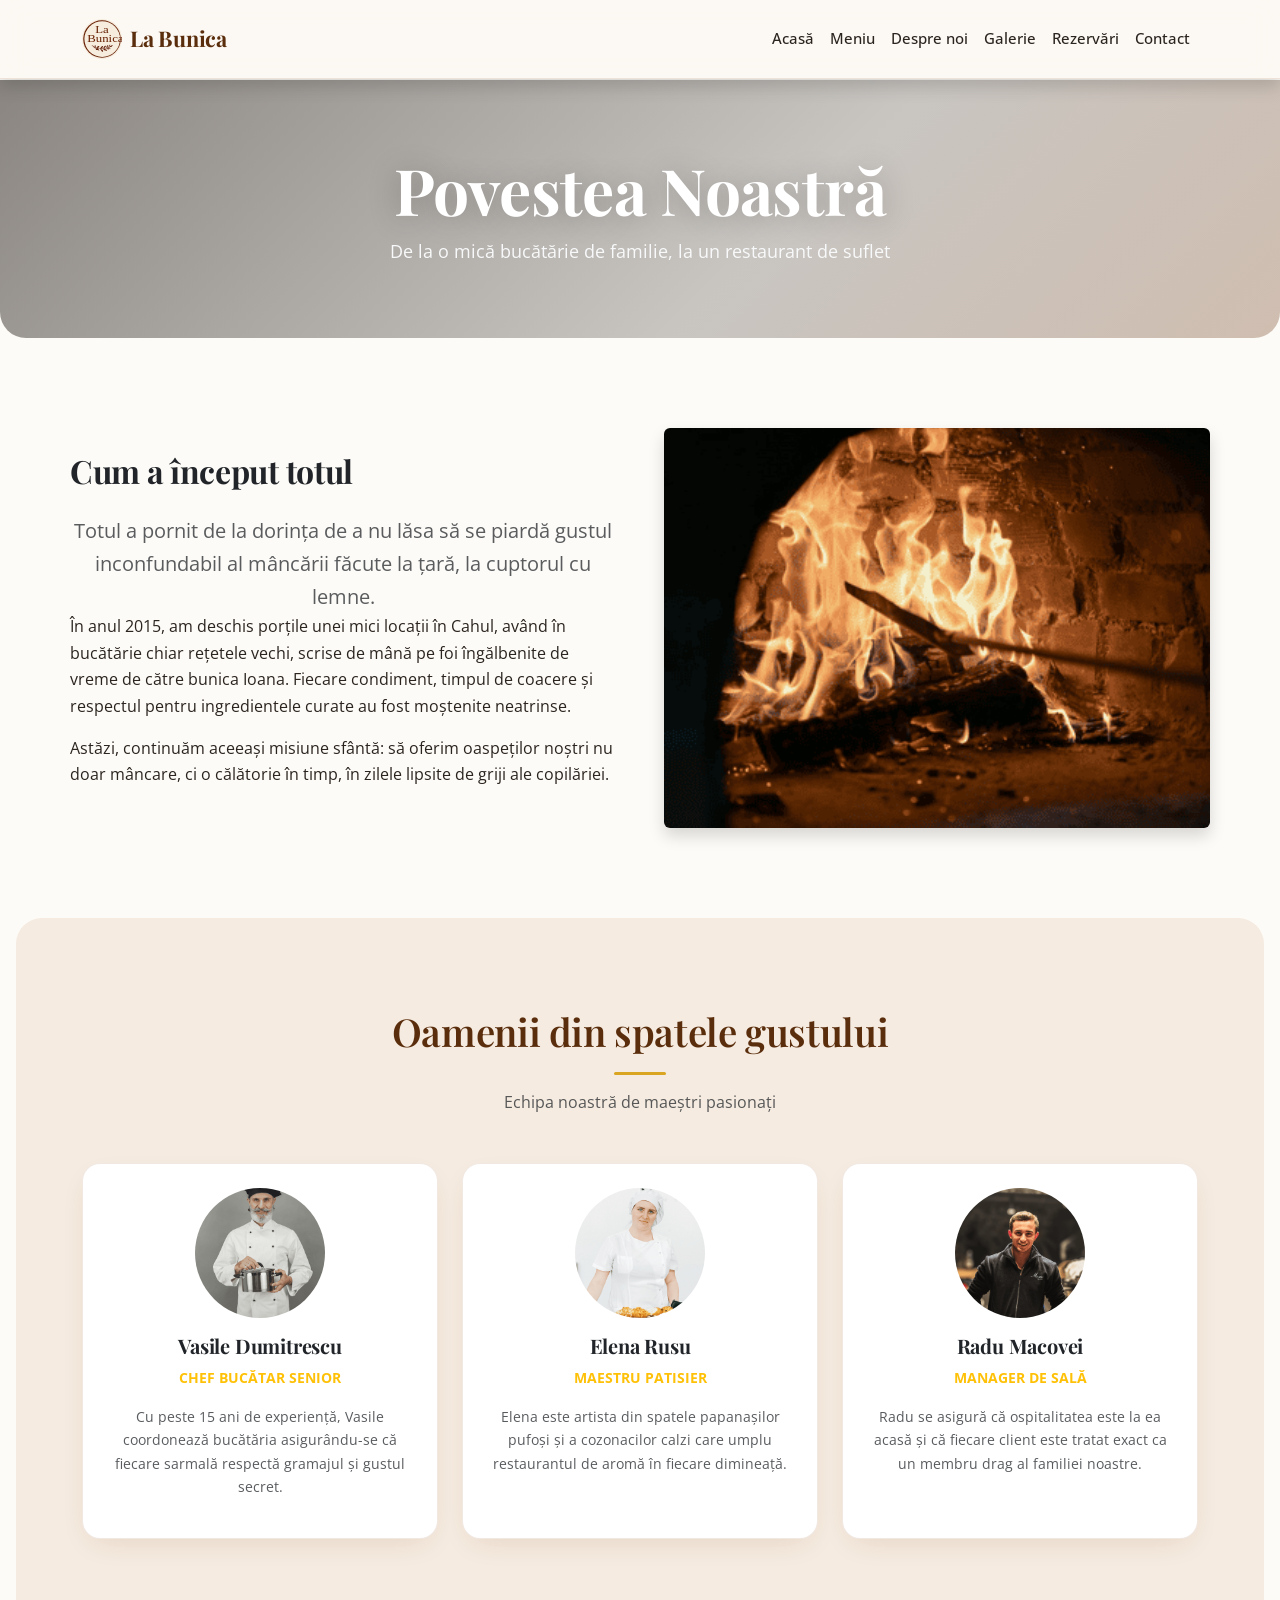
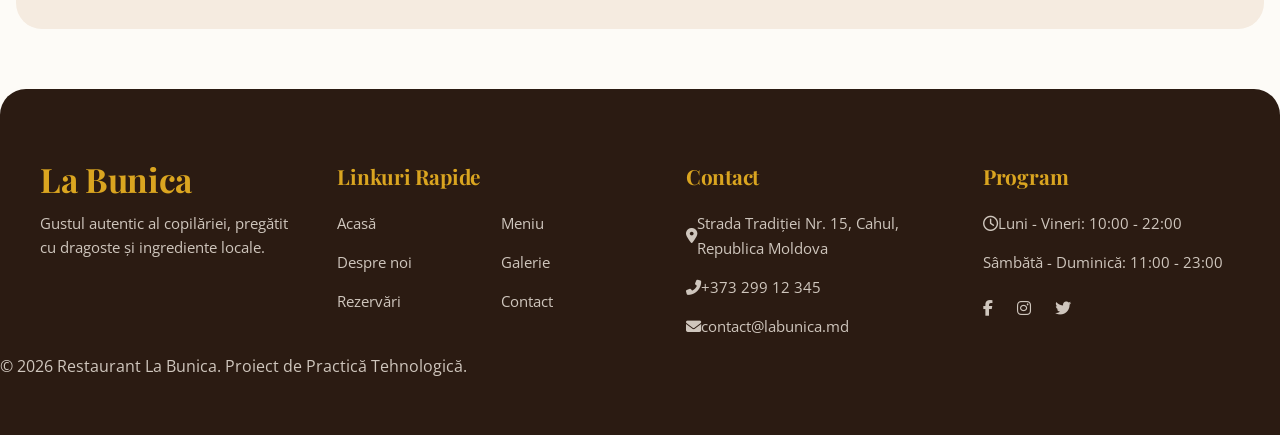
==== about.html @ 364bcf33 "terminat trei pagini pana azi (index,menu,about)" ====
<!DOCTYPE html>
<html lang="ro">
<head>
    <meta charset="UTF-8">
    <meta name="viewport" content="width=device-width, initial-scale=1.0">
    <title>Povestea Noastră - Restaurant La Bunica</title>
    <meta name="description" content="Află cum a luat naștere Restaurantul La Bunica din Cahul, valorile familiei noastre și echipa de bucătari destoinici.">
    <link href="https://cdn.jsdelivr.net/npm/bootstrap@5.3.0/dist/css/bootstrap.min.css" rel="stylesheet">
    <link href="https://cdnjs.cloudflare.com/ajax/libs/font-awesome/6.4.0/css/all.min.css" rel="stylesheet">
    <link rel="stylesheet" href="css/style.css">
    <link rel="icon" type="img/png" href="img/logo32.svg">
</head>
<body>

<header>
        <nav class="navbar navbar-expand-lg navbar-dark fixed-top shadow">
            <div class="container">
                <a class="navbar-brand d-flex align-items-center" href="index.html">
                    <img src="img/logo64.svg" alt="Logo La Bunica" class="navbar-logo me-2">
                    <span class="fw-bold">La Bunica</span>
                </a>
                <button class="navbar-toggler" type="button" data-bs-toggle="collapse" data-bs-target="#mainNavbar"
                    aria-controls="mainNavbar" aria-expanded="false" aria-label="Toggle navigation">
                    <span class="navbar-toggler-icon"></span>
                </button>
                <div class="collapse navbar-collapse" id="mainNavbar">
                    <ul class="navbar-nav ms-auto mb-2 mb-lg-0">
                        <li class="nav-item"><a class="nav-link" href="index.html">Acasă</a></li>
                        <li class="nav-item"><a class="nav-link" href="menu.html">Meniu</a></li>
                        <li class="nav-item"><a class="nav-link" href="about.html">Despre noi</a></li>
                        <li class="nav-item"><a class="nav-link" href="gallery.html">Galerie</a></li>
                        <li class="nav-item"><a class="nav-link" href="reservations.html">Rezervări</a></li>
                        <li class="nav-item"><a class="nav-link" href="contact.html">Contact</a></li>
                    </ul>
                </div>
            </div>
        </nav>
    </header>

    <main>
        <section class="hero-bg py-5 text-center text-white">
            <div class="container py-4">
                <h1 class="display-4 fw-bold">Povestea Noastră</h1>
                <p class="lead text-light">De la o mică bucătărie de familie, la un restaurant de suflet</p>
            </div>
        </section>

        <section class="section-padding container">
            <div class="row align-items-center g-5">
                <div class="col-lg-6">
                    <h2 class="text-dark fw-bold mb-4">Cum a început totul</h2>
                    <p class="lead text-muted">Totul a pornit de la dorința de a nu lăsa să se piardă gustul inconfundabil al mâncării făcute la țară, la cuptorul cu lemne.</p>
                    <p>În anul 2015, am deschis porțile unei mici locații în Cahul, având în bucătărie chiar rețetele vechi, scrise de mână pe foi îngălbenite de vreme de către bunica Ioana. Fiecare condiment, timpul de coacere și respectul pentru ingredientele curate au fost moștenite neatrinse.</p>
                    <p>Astăzi, continuăm aceeași misiune sfântă: să oferim oaspeților noștri nu doar mâncare, ci o călătorie în timp, în zilele lipsite de griji ale copilăriei.</p>
                </div>
                <div class="col-lg-6">
                    <img src="img/interior/cuptor.png" class="img-fluid rounded shadow w-100 fallback-img" alt="Cuptorul nostru tradițional de pâine" style="max-height: 400px; object-fit: cover;">
                </div>
            </div>
        </section>

        <section class="section-padding bg-cream-dark text-center">
            <div class="container">
                <h2 class="section-title">Oamenii din spatele gustului</h2>
                <p class="text-muted mb-5">Echipa noastră de maeștri pasionați</p>
                
                <div class="row g-4">
                    <div class="col-md-4">
                        <div class="card custom-card p-4 h-100">
                            <img src="img/team/chef.png" class="rounded-circle mx-auto mb-3 fallback-img" alt="Chef Vasile" style="width: 130px; height: 130px; object-fit: cover;">
                            <h3 class="h5 fw-bold">Vasile Dumitrescu</h3>
                            <p class="text-warning small text-uppercase fw-bold">Chef Bucătar Senior</p>
                            <p class="text-muted small">Cu peste 15 ani de experiență, Vasile coordonează bucătăria asigurându-se că fiecare sarmală respectă gramajul și gustul secret.</p>
                        </div>
                    </div>
                    <div class="col-md-4">
                        <div class="card custom-card p-4 h-100">
                            <img src="img/team/patisier.png" class="rounded-circle mx-auto mb-3 fallback-img" alt="Elena Patisier" style="width: 130px; height: 130px; object-fit: cover;">
                            <h3 class="h5 fw-bold">Elena Rusu</h3>
                            <p class="text-warning small text-uppercase fw-bold">Maestru Patisier</p>
                            <p class="text-muted small">Elena este artista din spatele papanașilor pufoși și a cozonacilor calzi care umplu restaurantul de aromă în fiecare dimineață.</p>
                        </div>
                    </div>
                    <div class="col-md-4">
                        <div class="card custom-card p-4 h-100">
                            <img src="img/team/manager.png" class="rounded-circle mx-auto mb-3 fallback-img" alt="Manager Proiect" style="width: 130px; height: 130px; object-fit: cover;">
                            <h3 class="h5 fw-bold">Radu Macovei</h3>
                            <p class="text-warning small text-uppercase fw-bold">Manager de Sală</p>
                            <p class="text-muted small">Radu se asigură că ospitalitatea este la ea acasă și că fiecare client este tratat exact ca un membru drag al familiei noastre.</p>
                        </div>
                    </div>
                </div>
            </div>
        </section>
    </main>

    <footer class="footer">
        <div class="footer-container">
            <div class="footer-section brand-info">
                <h2>La Bunica</h2>
                <p>Gustul autentic al copilăriei, pregătit cu dragoste și ingrediente locale.</p>
            </div>

            <div class="footer-section quick-links">
                <h3>Linkuri Rapide</h3>
                <ul>
                    <li><a href="index.html">Acasă</a></li>
                    <li><a href="menu.html">Meniu</a></li>
                    <li><a href="about.html">Despre noi</a></li>
                    <li><a href="gallery.html">Galerie</a></li>
                    <li><a href="reservations.html">Rezervări</a></li>
                    <li><a href="contact.html">Contact</a></li>
                </ul>
            </div>

            <div class="footer-section contact-info">
                <h3>Contact</h3>
                <ul>
                    <li>
                        <i class="fas fa-map-marker-alt"></i>
                        <span>Strada Tradiției Nr. 15, Cahul,<br> Republica Moldova</span>
                    </li>
                    <li>
                        <i class="fas fa-phone-alt"></i>
                        <a href="tel:+37329912345">+373 299 12 345</a>
                    </li>
                    <li>
                        <i class="fas fa-envelope"></i>
                        <a href="mailto:contact@labunica.md">contact@labunica.md</a>
                    </li>
                </ul>
            </div>

            <div class="footer-section schedule">
                <h3>Program</h3>
                <ul>
                    <li>
                        <i class="far fa-clock"></i>
                        <span>Luni - Vineri: 10:00 - 22:00</span>
                    </li>
                    <li>
                        <span>Sâmbătă - Duminică: 11:00 - 23:00</span>
                    </li>
                </ul>
                <div class="social-icons">
                    <a href="#"><i class="fab fa-facebook-f"></i></a>
                    <a href="#"><i class="fab fa-instagram"></i></a>
                    <a href="#"><i class="fab fa-twitter"></i></a>
                </div>
            </div>
        </div>
        <p>&copy; 2026 Restaurant La Bunica. Proiect de Practică Tehnologică.</p>
    </footer>

    <script src="https://cdn.jsdelivr.net/npm/bootstrap@5.3.0/dist/js/bootstrap.bundle.min.js"></script>
    <script src="js/main.js"></script>
</body>
</html>
---- css/style.css ----
/* ==========================================================================
   1. IMPORT FONTURI (GOOGLE FONTS - Conform specificațiilor)
   ========================================================================== */
@import url('https://fonts.googleapis.com/css2?family=Open+Sans:ital,wght@0,300..800;1,300..800&family=Playfair+Display:ital,wght@0,400..900;1,400..900&display=swap');

/* ==========================================================================
   2. VARIABILE ȘI SETĂRI DE BAZĂ (Paletă de culori cerută)
   ========================================================================== */
:root {
  --primary-brown: #8b4513;        /* Maro cald principal */
  --primary-brown-deep: #5a2d0c;   /* Maro închis pentru elemente de contrast */
  --custom-gold: #daa520;          /* Accent: Auriu stabilit */
  --light-cream: #fdfbf7;          /* Neutru crem deschis */
  --dark-cream: #f5ebe0;           /* Neutru crem închis */
  --ink: #2b241f;
  --muted: #6b6258;
  --line: rgba(139, 69, 19, 0.12);
  --shadow-soft: 0 10px 30px -12px rgba(139, 69, 19, 0.18);
  --shadow-lift: 0 22px 50px -20px rgba(139, 69, 19, 0.28);
  --radius: 18px;
  --radius-lg: 26px;
  --transition-smooth: all 0.35s cubic-bezier(0.22, 1, 0.36, 1);
}

html { 
  scroll-behavior: smooth; 
}

body {
  font-family: "Open Sans", system-ui, -apple-system, sans-serif;
  background-color: var(--light-cream);
  color: var(--ink);
  padding-top: 80px;
  -webkit-font-smoothing: antialiased;
  line-height: 1.65;
}

h1, h2, h3, h4, .navbar-brand span, .footer-section h2, .footer-section h3 {
  font-family: "Playfair Display", Georgia, serif;
  letter-spacing: -0.01em;
}

.lead { font-weight: 400; color: var(--muted); }
body .text-muted { color: var(--muted); }

/* ---------- Navigație (Fixed top, active state) ---------- */
body .navbar {
  background-color: rgba(251, 248, 243, 0.78);
  backdrop-filter: saturate(160%) blur(14px);
  -webkit-backdrop-filter: saturate(160%) blur(14px);
  border-bottom: 1px solid var(--line);
  padding: 14px 0;
  transition: var(--transition-smooth);
}
body .navbar-brand { color: var(--primary-brown-deep); font-size: 1.35rem; }
.navbar-logo { height: 40px; width: auto; }

body .navbar-nav .nav-link,
body .navbar .nav-link {
  color: var(--ink);
  font-weight: 500;
  font-size: 0.95rem;
  padding: 8px 14px;
  border-radius: 999px;
  transition: var(--transition-smooth);
}
body .navbar .nav-link:hover { color: var(--primary-brown); background: rgba(122, 74, 43, 0.06); }
body .navbar .nav-link.active {
  color: var(--primary-brown-deep);
  background: rgba(201, 162, 90, 0.18);
}
.navbar-toggler { border: none; }
.navbar-toggler-icon {
  background-image: url("data:image/svg+xml;charset=utf8,%3Csvg viewBox='0 0 30 30' xmlns='http://www.w3.org/2000/svg'%3E%3Cpath stroke='%237a4a2b' stroke-width='2' stroke-linecap='round' d='M4 8h22M4 15h22M4 22h22'/%3E%3C/svg%3E");
}

/* ---------- Hero ---------- */
.hero-bg, .hero-bg-txt {
  position: relative;
  padding: 130px 0 110px;
  border-radius: 0 0 var(--radius-lg) var(--radius-lg);
  overflow: hidden;
  background:
    linear-gradient(135deg, rgba(43, 36, 31, 0.55) 0%, rgba(43, 36, 31, 0.25) 60%, rgba(122, 74, 43, 0.35) 100%),
    url("../img/hero/hero-bg-txt.png") center/cover no-repeat;
}
.hero-bg {
  background:
    linear-gradient(135deg, rgba(43, 36, 31, 0.55) 0%, rgba(43, 36, 31, 0.25) 60%, rgba(122, 74, 43, 0.35) 100%),
    url("../img/hero/hero-bg.png") center/cover no-repeat;
}
.hero-bg h1 {
  font-size: clamp(2.4rem, 5vw, 4rem);
  font-weight: 600;
  text-shadow: 0 2px 30px rgba(0,0,0,0.25);
  text-align: center;
}
body .hero-bg-txt .lead, body .hero-bg .lead {
  color: rgba(255,255,255,0.92);
  max-width: 560px;
  font-size: 1.1rem;
}

/* ---------- Secțiuni ---------- */
.section-padding { padding: 90px 0; }

body .bg-cream-dark {
  background-color: var(--dark-cream);
  border-radius: var(--radius-lg);
  margin: 0 16px;
}
.lead {
  text-align: center;
  width: 100%;
  max-width: 700px;
  margin: 0 auto;
  display: block;
}
.section-title {
  color: var(--primary-brown-deep);
  font-weight: 600;
  font-size: clamp(1.8rem, 3vw, 2.4rem);
  margin-bottom: 14px;
}
.section-title::after {
  content: "";
  display: block;
  width: 52px;
  height: 3px;
  background: var(--custom-gold);
  border-radius: 999px;
  margin: 18px auto 0;
}
.text-md-start .section-title::after { margin-left: 0; }

/* ---------- Carduri ---------- */
.custom-card {
  border: 1px solid var(--line);
  border-radius: var(--radius);
  background: #fff;
  box-shadow: var(--shadow-soft);
  transition: var(--transition-smooth);
  overflow: hidden;
}
.custom-card:hover {
  transform: translateY(-6px);
  box-shadow: var(--shadow-lift);
  border-color: rgba(201, 162, 90, 0.45);
}
.custom-card .card-img-top {
  border-radius: 0;
  transition: transform 0.6s ease;
}
.custom-card:hover .card-img-top { transform: scale(1.04); }
.custom-card .card-body { padding: 22px 24px 26px; }
.custom-card .card-title {
  font-family: "Playfair Display", serif;
  font-size: 1.2rem;
  color: var(--primary-brown-deep);
  margin-bottom: 8px;
}

/* "De ce La Bunica" icon pills */
body .bg-cream-dark .p-3 > .mb-3 {
  width: 64px; height: 64px;
  border-radius: 50%;
  background: #fff;
  display: inline-flex; align-items: center; justify-content: center;
  box-shadow: var(--shadow-soft);
  margin-bottom: 18px;
}
body .bg-cream-dark .p-3 i { color: var(--primary-brown); font-size: 1.6rem; }

/* ---------- Recenziile ---------- */
.testimonial-item {
  padding: 44px 36px;
  background: #fff;
  border: 1px solid var(--line);
  border-radius: var(--radius);
  box-shadow: var(--shadow-soft);
}
.testimonial-item p {
  font-family: "Playfair Display", serif;
  font-style: italic;
  color: var(--ink);
  font-size: 1.15rem;
}
.testimonial-item i { color: var(--custom-gold); font-size: 1.4rem; }
body .testimonial-item h4 {
  color: var(--muted);
  letter-spacing: 0.08em;
  font-size: 0.78rem;
}
.carousel-control-prev-icon, .carousel-control-next-icon {
  background-color: var(--primary-brown);
  border-radius: 50%;
  padding: 22px;
  background-size: 45% 45%;
}

/* ---------- Butoane ---------- */
.btn { border-radius: 999px; padding: 12px 26px; font-weight: 500; letter-spacing: 0.01em; }
.btn-lg { padding: 14px 30px; font-size: 1rem; }

.btn-custom-gold {
  background-color: var(--custom-gold);
  color: #fff;
  border: 1px solid var(--custom-gold);
  box-shadow: 0 10px 22px -10px rgba(201,162,90,0.6);
  transition: var(--transition-smooth);
}
.btn-custom-gold:hover {
  background-color: #b8881a;
  border-color: #b8881a;
  color: #fff;
  transform: translateY(-2px);
}

.btn-custom-outline {
  background-color: rgba(255,255,255,0.06);
  color: #fff;
  border: 1px solid rgba(255,255,255,0.7);
  backdrop-filter: blur(6px);
  transition: var(--transition-smooth);
}
.btn-custom-outline:hover {
  background-color: #fff;
  color: var(--primary-brown-deep);
  border-color: #fff;
}

.btn-primary, .btn-success {
  background-color: var(--primary-brown);
  border-color: var(--primary-brown);
}
.btn-primary:hover, .btn-success:hover {
  background-color: var(--primary-brown-deep);
  border-color: var(--primary-brown-deep);
}

/* ---------- Formulare ---------- */
.form-control, .form-select {
  border-radius: 12px;
  border: 1px solid var(--line);
  background: #fff;
  padding: 12px 14px;
  transition: var(--transition-smooth);
}
.form-control:focus, .form-select:focus {
  border-color: var(--custom-gold);
  box-shadow: 0 0 0 4px rgba(201,162,90,0.18);
}
.form-label { font-weight: 500; color: var(--ink); }

/* ---------- Galerie ---------- */
.gallery-img-container {
  overflow: hidden;
  border-radius: var(--radius);
  box-shadow: var(--shadow-soft);
  cursor: pointer;
}
.gallery-img-container img { transition: transform 0.6s ease, filter 0.4s ease; }
.gallery-img-container:hover img { transform: scale(1.06); filter: brightness(85%); }

.lightbox-overlay {
  position: fixed; inset: 0;
  background: rgba(20, 14, 10, 0.92);
  backdrop-filter: blur(6px);
  z-index: 2000; display: none;
  align-items: center; justify-content: center;
}
.lightbox-img {
  max-width: 88%; max-height: 82vh;
  border-radius: var(--radius);
  border: none;
  box-shadow: 0 30px 80px rgba(0,0,0,0.5);
}
.lightbox-close {
  position: absolute; top: 24px; right: 28px;
  color: #fff; font-size: 2.2rem; cursor: pointer;
  width: 44px; height: 44px; border-radius: 50%;
  background: rgba(255,255,255,0.1);
  display: flex; align-items: center; justify-content: center;
  transition: var(--transition-smooth);
}
.lightbox-close:hover { background: rgba(255,255,255,0.2); }

/* ---------- 3. FOOTER COMPLET ---------- */
footer {
  background-color: #2b1b12; 
  color: #cfc6bd;
  padding: 70px 0 40px;
  margin-top: 60px;
  border-radius: var(--radius-lg) var(--radius-lg) 0 0;
}

footer .footer-container {
  max-width: 1400px;
  margin: 0 auto;
  display: flex;
  justify-content: space-between;
  align-items: flex-start;
  padding: 0 40px;
  gap: 40px;
}

footer .footer-section {
  flex: 1;
}

footer .quick-links {
  flex: 1.2;
}

footer .footer-section h2,
footer .footer-section h3 {
  font-family: "Playfair Display", Georgia, serif;
  color: var(--custom-gold);
  font-weight: 700;
  margin-bottom: 22px;
  letter-spacing: -0.01em;
}

footer .brand-info h2 {
  font-size: 2.1rem;
  margin-bottom: 12px;
  margin-top: 0;
}

footer .brand-info p {
  font-family: "Open Sans", sans-serif;
  color: #cfc6bd;
  line-height: 1.6;
  max-width: 290px;
  font-size: 0.95rem;
}

footer .footer-section h3 {
  font-size: 1.3rem;
  margin-top: 5px;
}

footer .quick-links ul {
  display: grid;
  grid-template-columns: repeat(2, 1fr);
  gap: 14px 20px;
}

footer ul {
  list-style: none;
  padding: 0;
  margin: 0;
}

footer ul li {
  font-family: "Open Sans", sans-serif;
  font-size: 0.95rem;
  display: flex;
  align-items: center;
}

footer .contact-info ul li,
footer .schedule ul li {
  margin-bottom: 14px;
}

footer ul li.align-start {
  align-items: flex-start;
}

footer a {
  color: #cfc6bd;
  text-decoration: none;
  transition: var(--transition-smooth);
}

footer a:hover {
  color: var(--custom-gold);
}

/* Modificare: Am mărit margin-right de la 14px la 20px pentru a depărta iconițele de text */
footer .footer-icon {
  width: 18px;
  height: 18px;
  margin-right: 20px; 
  color: var(--custom-gold);
  flex-shrink: 0;
  margin-top: 3px;
}

.schedule-days {
  display: block;
  color: #cfc6bd;
}

/* Modificare: Am mărit gap-ul de la 16px la 24px pentru a depărta iconițele sociale între ele */
footer .social-icons {
  margin-top: 25px;
  display: flex;
  gap: 24px; 
}

footer .social-icons a {
  color: #cfc6bd;
  width: auto;
  height: auto;
  border-radius: 0;
  display: inline-flex;
  align-items: center;
  justify-content: center;
  border: none;
  transition: var(--transition-smooth);
}

footer .social-icons a svg {
  width: 22px;
  height: 22px;
}

footer .social-icons a:hover {
  background: transparent;
  color: #ffffff;
  transform: translateY(-3px);
}

/* ---------- Back to top ---------- */
#backToTop {
  position: fixed; bottom: 24px; right: 24px;
  background: var(--primary-brown);
  color: #fff;
  border: none;
  width: 46px; height: 46px;
  border-radius: 50%;
  display: none;
  z-index: 99;
  box-shadow: var(--shadow-lift);
  transition: var(--transition-smooth);
}
#backToTop:hover { background: var(--custom-gold); transform: translateY(-3px); }

/* ---------- Micro-animații ---------- */
@keyframes fadeUp {
  from { opacity: 0; transform: translateY(16px); }
  to   { opacity: 1; transform: translateY(0); }
}
.section-padding > .container > *,
.hero-bg-txt .col-md-8, .hero-bg .col-md-8 {
  animation: fadeUp 0.7s ease both;
}

/* ==========================================================================
   4. CELE 3 BREAKPOINT-URI STRICTE
   ========================================================================== */

/* BREAKPOINT DESKTOP (Ecrane mari sau egale cu 1200px) */
@media (min-width: 1200px) {
  footer .footer-container {
    flex-direction: row; 
    padding: 0 40px;
  }
}

/* BREAKPOINT TABLETĂ (Între 768px și 1199px) */
@media (min-width: 768px) and (max-width: 1199px) {
  .section-padding { padding: 75px 0; }
  
  footer .footer-container {
    display: grid;
    grid-template-columns: repeat(2, 1fr);
    gap: 40px;
    padding: 0 30px;
  }

  footer .brand-info p {
    max-width: 100%;
  }
}

/* BREAKPOINT MOBIL (Ecrane mai mici de 768px) */
@media (max-width: 767px) {
  .section-padding { padding: 60px 0; }
  body .bg-cream-dark { margin: 0 8px; }
  .hero-bg, .hero-bg-txt { padding: 90px 0 70px; border-radius: 0 0 var(--radius) var(--radius); }
  
  footer .footer-container {
    flex-direction: column;
    padding: 0 30px;
    gap: 35px;
  }
  
  footer .footer-section {
    width: 100%;
  }
  
  footer .brand-info p {
    max-width: 100%;
  }

  footer .quick-links ul {
    grid-template-columns: 1fr;
    gap: 12px;
  }
}
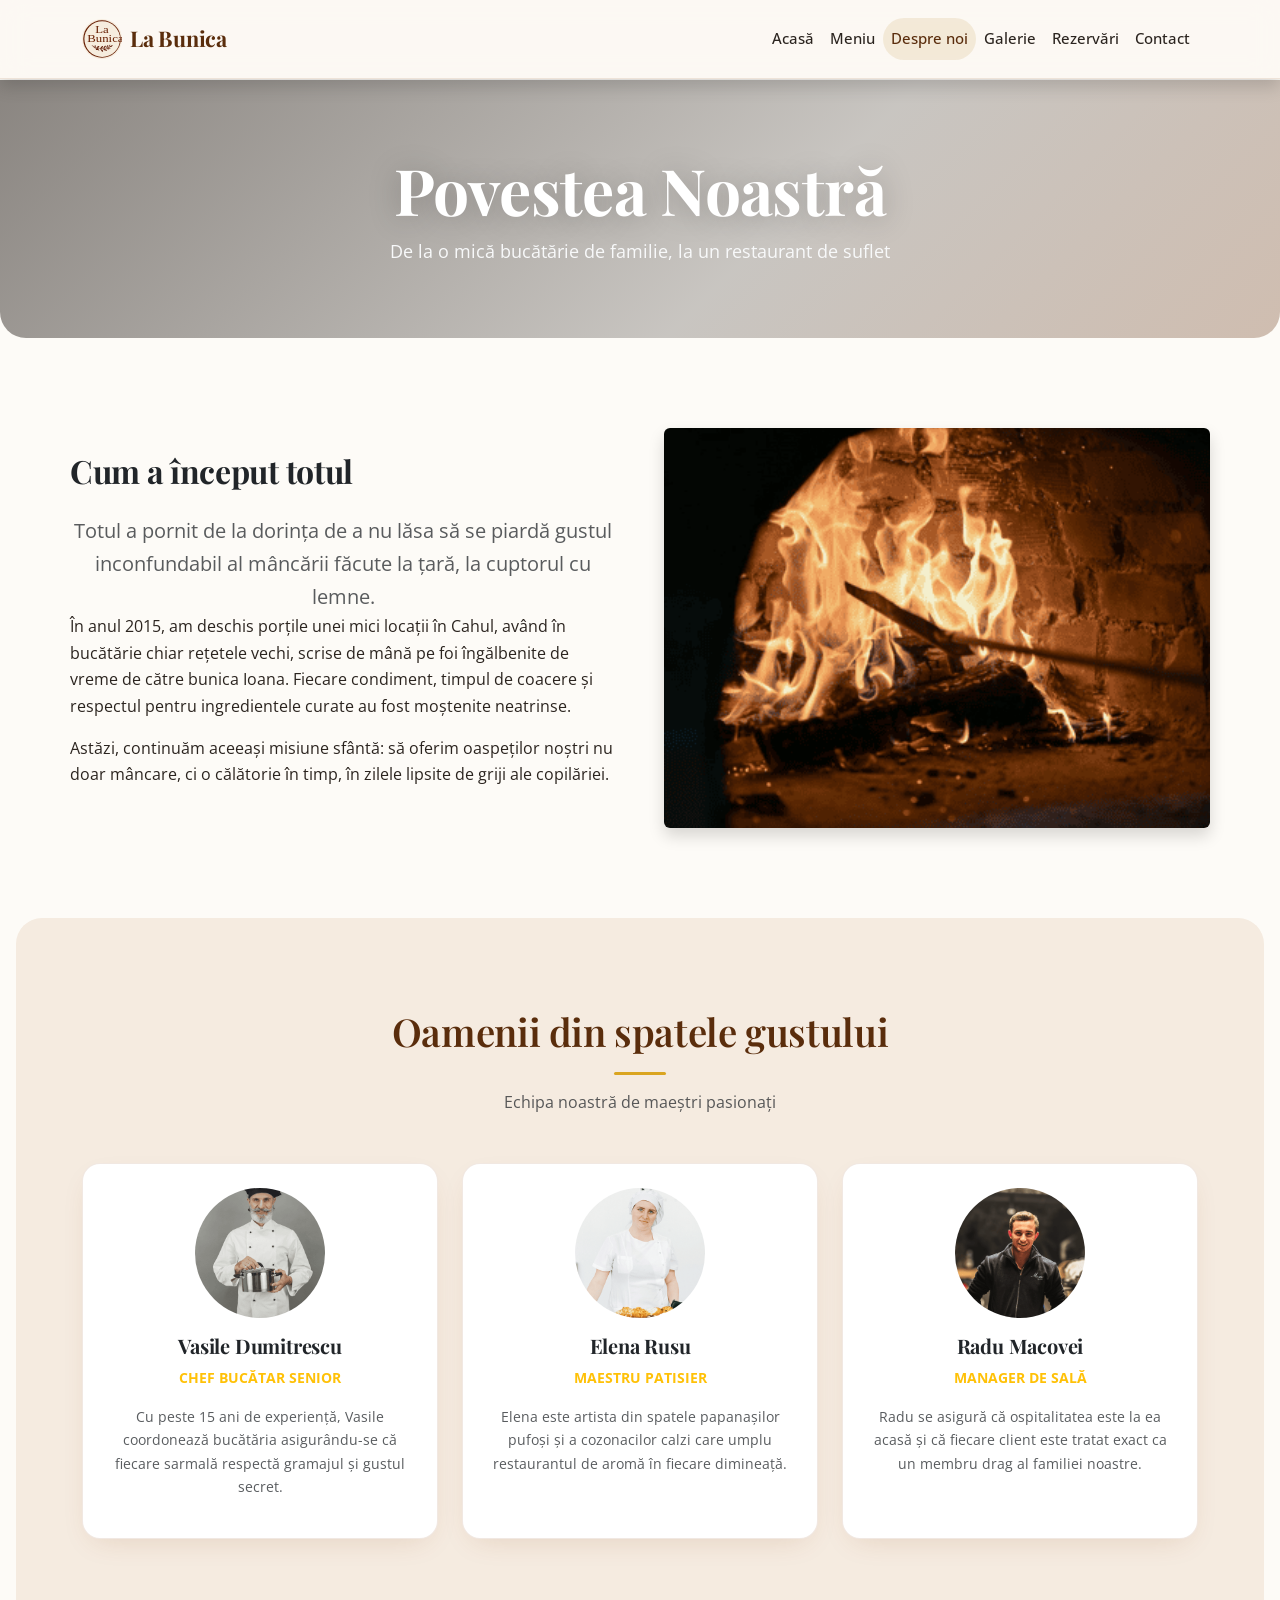
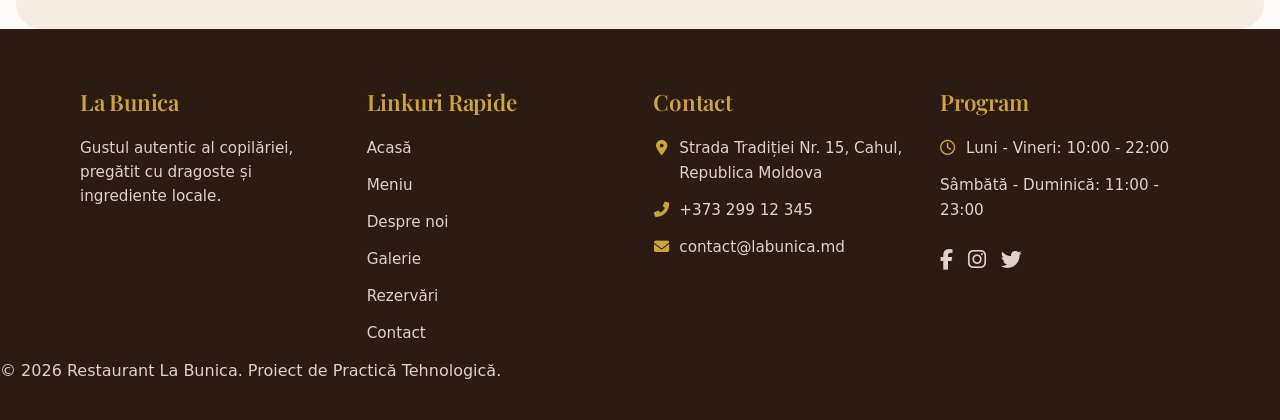
==== commit b027168b: "am adaugat restu de poze în mapa cu gallery și mapa menu desigur pentru paginile sale + am mai adăug" ====
--- a/about.html
+++ b/about.html
@@ -27,9 +27,9 @@
                     <ul class="navbar-nav ms-auto mb-2 mb-lg-0">
                         <li class="nav-item"><a class="nav-link" href="index.html">Acasă</a></li>
                         <li class="nav-item"><a class="nav-link" href="menu.html">Meniu</a></li>
-                        <li class="nav-item"><a class="nav-link" href="about.html">Despre noi</a></li>
+                        <li class="nav-item"><a class="nav-link active" href="about.html">Despre noi</a></li>
                         <li class="nav-item"><a class="nav-link" href="gallery.html">Galerie</a></li>
-                        <li class="nav-item"><a class="nav-link" href="reservations.html">Rezervări</a></li>
+                        <li class="nav-item"><a class="nav-link" href="reservation.html">Rezervări</a></li>
                         <li class="nav-item"><a class="nav-link" href="contact.html">Contact</a></li>
                     </ul>
                 </div>
--- a/css/style.css
+++ b/css/style.css
@@ -82,7 +82,7 @@
   overflow: hidden;
   background:
     linear-gradient(135deg, rgba(43, 36, 31, 0.55) 0%, rgba(43, 36, 31, 0.25) 60%, rgba(122, 74, 43, 0.35) 100%),
-    url("../img/hero/hero-bg-txt.png") center/cover no-repeat;
+    url("../img/hero/hero.jpg") center/cover no-repeat;
 }
 .hero-bg {
   background:
@@ -285,219 +285,192 @@
 }
 .lightbox-close:hover { background: rgba(255,255,255,0.2); }
 
-/* ---------- 3. FOOTER COMPLET ---------- */
-footer {
-  background-color: #2b1b12; 
-  color: #cfc6bd;
-  padding: 70px 0 40px;
-  margin-top: 60px;
-  border-radius: var(--radius-lg) var(--radius-lg) 0 0;
-}
-
-footer .footer-container {
-  max-width: 1400px;
-  margin: 0 auto;
-  display: flex;
-  justify-content: space-between;
-  align-items: flex-start;
-  padding: 0 40px;
-  gap: 40px;
-}
-
-footer .footer-section {
-  flex: 1;
-}
-
-footer .quick-links {
-  flex: 1.2;
-}
-
-footer .footer-section h2,
-footer .footer-section h3 {
-  font-family: "Playfair Display", Georgia, serif;
-  color: var(--custom-gold);
-  font-weight: 700;
-  margin-bottom: 22px;
-  letter-spacing: -0.01em;
-}
-
-footer .brand-info h2 {
-  font-size: 2.1rem;
-  margin-bottom: 12px;
-  margin-top: 0;
-}
-
-footer .brand-info p {
-  font-family: "Open Sans", sans-serif;
-  color: #cfc6bd;
-  line-height: 1.6;
-  max-width: 290px;
-  font-size: 0.95rem;
-}
-
-footer .footer-section h3 {
-  font-size: 1.3rem;
-  margin-top: 5px;
-}
-
-footer .quick-links ul {
-  display: grid;
-  grid-template-columns: repeat(2, 1fr);
-  gap: 14px 20px;
-}
-
-footer ul {
-  list-style: none;
-  padding: 0;
-  margin: 0;
-}
-
-footer ul li {
-  font-family: "Open Sans", sans-serif;
-  font-size: 0.95rem;
-  display: flex;
-  align-items: center;
-}
-
-footer .contact-info ul li,
-footer .schedule ul li {
-  margin-bottom: 14px;
-}
-
-footer ul li.align-start {
-  align-items: flex-start;
-}
-
-footer a {
-  color: #cfc6bd;
-  text-decoration: none;
-  transition: var(--transition-smooth);
-}
-
-footer a:hover {
-  color: var(--custom-gold);
-}
-
-/* Modificare: Am mărit margin-right de la 14px la 20px pentru a depărta iconițele de text */
-footer .footer-icon {
-  width: 18px;
-  height: 18px;
-  margin-right: 20px; 
-  color: var(--custom-gold);
-  flex-shrink: 0;
-  margin-top: 3px;
-}
-
-.schedule-days {
-  display: block;
-  color: #cfc6bd;
-}
-
-/* Modificare: Am mărit gap-ul de la 16px la 24px pentru a depărta iconițele sociale între ele */
-footer .social-icons {
-  margin-top: 25px;
-  display: flex;
-  gap: 24px; 
-}
-
-footer .social-icons a {
-  color: #cfc6bd;
-  width: auto;
-  height: auto;
-  border-radius: 0;
-  display: inline-flex;
-  align-items: center;
-  justify-content: center;
-  border: none;
-  transition: var(--transition-smooth);
-}
-
-footer .social-icons a svg {
-  width: 22px;
-  height: 22px;
-}
-
-footer .social-icons a:hover {
-  background: transparent;
-  color: #ffffff;
-  transform: translateY(-3px);
-}
-
-/* ---------- Back to top ---------- */
-#backToTop {
-  position: fixed; bottom: 24px; right: 24px;
-  background: var(--primary-brown);
-  color: #fff;
-  border: none;
-  width: 46px; height: 46px;
-  border-radius: 50%;
-  display: none;
-  z-index: 99;
-  box-shadow: var(--shadow-lift);
-  transition: var(--transition-smooth);
-}
-#backToTop:hover { background: var(--custom-gold); transform: translateY(-3px); }
-
-/* ---------- Micro-animații ---------- */
-@keyframes fadeUp {
-  from { opacity: 0; transform: translateY(16px); }
-  to   { opacity: 1; transform: translateY(0); }
-}
-.section-padding > .container > *,
-.hero-bg-txt .col-md-8, .hero-bg .col-md-8 {
-  animation: fadeUp 0.7s ease both;
-}
-
-/* ==========================================================================
-   4. CELE 3 BREAKPOINT-URI STRICTE
-   ========================================================================== */
-
-/* BREAKPOINT DESKTOP (Ecrane mari sau egale cu 1200px) */
+/* ==========================================================================
+   STILURI DE BAZĂ FOOTER
+   ========================================================================== */
+footer.footer {
+    background-color: #2b1b12 !important; /* Maroul închis din design */
+    color: #e0d0cc !important;
+    padding: 60px 0 20px 0 !important;
+    font-family: system-ui, -apple-system, sans-serif;
+    position: relative;
+    width: 100%;
+}
+
+footer.footer .footer-container {
+    max-width: 1200px;
+    margin: 0 auto;
+    display: flex;
+    flex-direction: column; /* Comportament implicit */
+}
+
+/* Titluri secțiuni */
+footer.footer .footer-section h2, 
+footer.footer .footer-section h3 {
+    color: #cca43b !important; /* Auriu */
+    font-size: 1.4rem;
+    margin-bottom: 20px;
+    font-weight: 600;
+}
+
+footer.footer .footer-section p {
+    line-height: 1.6;
+    font-size: 0.95rem;
+    color: #e0d0cc;
+}
+
+/* Stiluri liste și elemente */
+footer.footer .footer-section ul {
+    list-style: none !important;
+    padding: 0 !important;
+    margin: 0 !important;
+}
+
+footer.footer .footer-section ul li {
+    margin-bottom: 12px;
+    display: flex;
+    align-items: flex-start;
+    gap: 10px;
+    font-size: 0.95rem;
+    color: #e0d0cc;
+}
+
+/* Linkuri */
+footer.footer .footer-section a {
+    color: #e0d0cc !important;
+    text-decoration: none !important;
+    transition: color 0.3s ease;
+}
+
+footer.footer .footer-section a:hover {
+    color: #cca43b !important;
+}
+
+/* Iconițe */
+footer.footer .footer-section ul li i {
+    color: #cca43b; /* Schimbat în auriu discret pentru contrast */
+    margin-top: 4px;
+    width: 16px;
+    text-align: center;
+}
+
+/* Grid intern pentru Linkuri Rapide pe Desktop/Tabletă */
+footer.footer .quick-links ul.links-grid {
+    display: grid;
+    grid-template-columns: repeat(2, 1fr);
+    gap: 12px 20px;
+}
+
+/* Social Media Icons */
+footer.footer .social-icons {
+    margin-top: 20px;
+    display: flex;
+    gap: 15px;
+}
+
+footer.footer .social-icons a {
+    color: #e0d0cc !important;
+    font-size: 1.3rem !important;
+    transition: color 0.3s ease;
+}
+
+footer.footer .social-icons a:hover {
+    color: #cca43b !important;
+}
+
+/* Zona Copyright */
+footer.footer .footer-bottom {
+    max-width: 1200px;
+    margin: 40px auto 0 auto;
+    border-top: 1px solid rgba(224, 208, 204, 0.1);
+    padding: 20px 15px 0 15px;
+    text-align: center; /* Centrat pe mobil mod implicit */
+}
+
+footer.footer .footer-bottom p {
+    font-size: 0.85rem;
+    color: rgba(224, 208, 204, 0.7);
+    margin: 0;
+}
+
+
+/* ==========================================================================
+   BREAKPOINT DESKTOP (Ecrane mari sau egale cu 1200px)
+   ========================================================================== */
 @media (min-width: 1200px) {
-  footer .footer-container {
-    flex-direction: row; 
+  footer.footer .footer-container {
+    flex-direction: row !important; 
+    justify-content: space-between;
     padding: 0 40px;
   }
-}
-
-/* BREAKPOINT TABLETĂ (Între 768px și 1199px) */
+
+  footer.footer .footer-section {
+    flex: 1;
+    max-width: 260px;
+  }
+
+  footer.footer .footer-bottom {
+    padding: 20px 40px 0 40px;
+    text-align: left; /* Aliniat la stânga pe ecrane mari */
+  }
+}
+
+
+/* ==========================================================================
+   BREAKPOINT TABLETĂ (Între 768px și 1199px)
+   ========================================================================== */
 @media (min-width: 768px) and (max-width: 1199px) {
   .section-padding { padding: 75px 0; }
   
-  footer .footer-container {
-    display: grid;
-    grid-template-columns: repeat(2, 1fr);
+  footer.footer .footer-container {
+    display: grid !important;
+    grid-template-columns: repeat(2, 1fr) !important;
     gap: 40px;
     padding: 0 30px;
   }
 
-  footer .brand-info p {
+  footer.footer .brand-info p {
     max-width: 100%;
   }
-}
-
-/* BREAKPOINT MOBIL (Ecrane mai mici de 768px) */
+
+  footer.footer .footer-bottom {
+    padding: 20px 30px 0 30px;
+    text-align: left;
+  }
+}
+
+
+/* ==========================================================================
+   BREAKPOINT MOBIL (Ecrane mai mici de 768px)
+   ========================================================================== */
 @media (max-width: 767px) {
   .section-padding { padding: 60px 0; }
   body .bg-cream-dark { margin: 0 8px; }
   .hero-bg, .hero-bg-txt { padding: 90px 0 70px; border-radius: 0 0 var(--radius) var(--radius); }
   
-  footer .footer-container {
-    flex-direction: column;
+  footer.footer .footer-container {
+    display: flex !important;
+    flex-direction: column !important; /* Forțează așezarea verticală */
     padding: 0 30px;
     gap: 35px;
   }
   
-  footer .footer-section {
-    width: 100%;
+  footer.footer .footer-section {
+    width: 100% !important;
   }
   
-  footer .brand-info p {
+  footer.footer .brand-info p {
     max-width: 100%;
   }
 
-  footer .quick-links ul {
-    grid-template-columns: 1fr;
+  /* Linkurile rapide trec obligatoriu pe un singur rând vertical pe mobil */
+  footer.footer .quick-links ul.links-grid {
+    grid-template-columns: 1fr !important;
     gap: 12px;
   }
-}+
+  footer.footer .footer-bottom {
+    padding: 20px 30px 0 30px;
+    text-align: center;
+  }
+} 
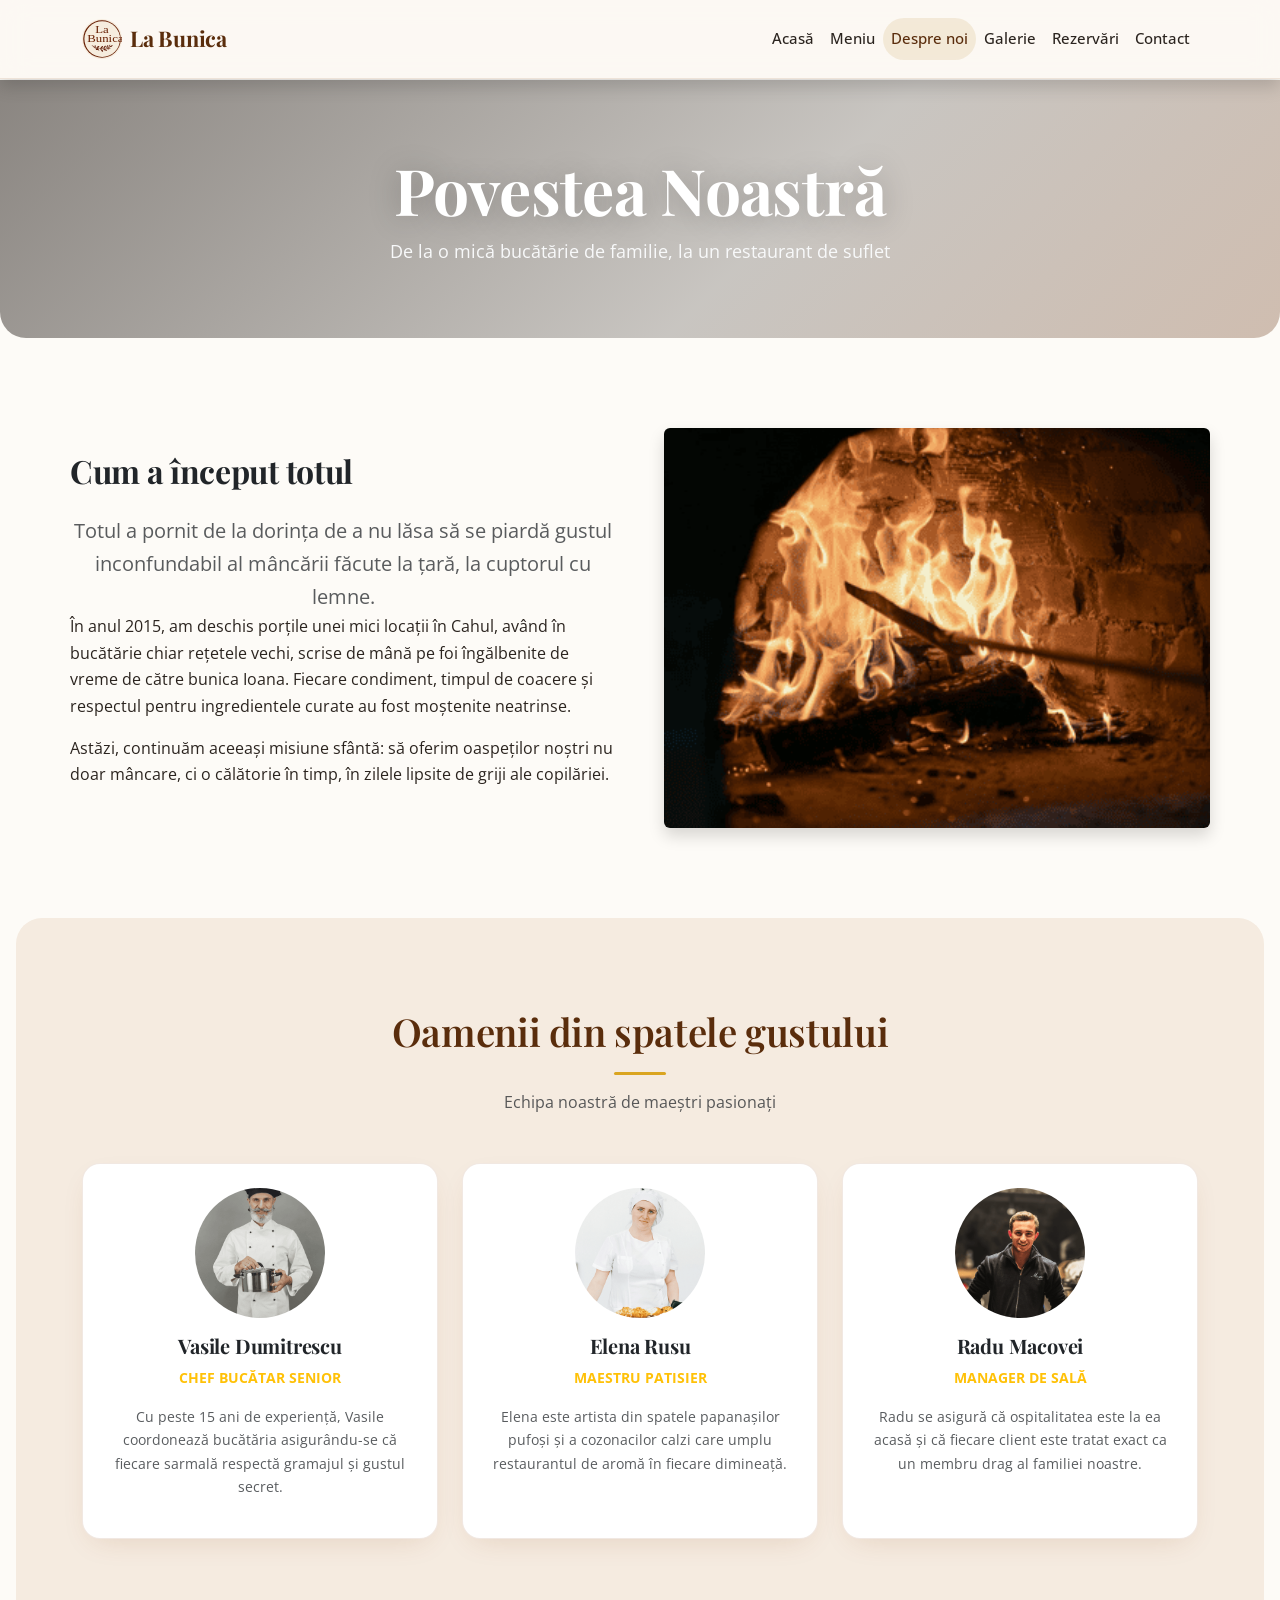
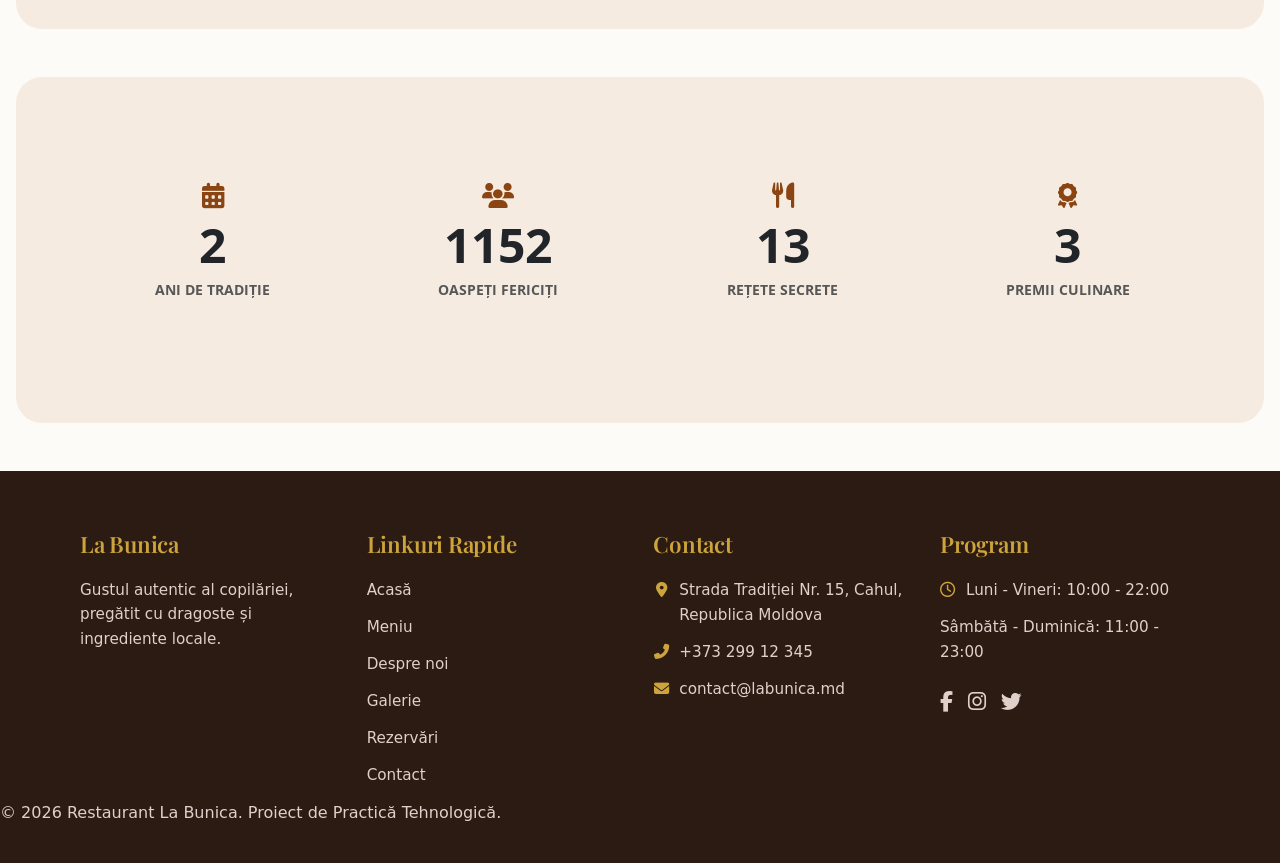
==== commit a8acd6cd: "." ====
--- a/about.html
+++ b/about.html
@@ -92,6 +92,42 @@
                 </div>
             </div>
         </section>
+
+        
+        <section class="section-padding bg-cream-dark text-center mt-5 mb-5">
+            <div class="container">
+                <div class="row g-4" id="stats-section">
+                    <div class="col-6 col-md-3">
+                        <div class="p-3">
+                            <i class="fa-solid fa-calendar-days fa-2x mb-2" style="color: var(--primary-brown);"></i>
+                            <div class="display-5 fw-bold counter text-dark" data-target="11">0</div>
+                            <p class="text-muted text-uppercase small fw-bold mt-1">Ani de Tradiție</p>
+                        </div>
+                    </div>
+                    <div class="col-6 col-md-3">
+                        <div class="p-3">
+                            <i class="fa-solid fa-users fa-2x mb-2" style="color: var(--primary-brown);"></i>
+                            <div class="display-5 fw-bold counter text-dark" data-target="4500">0</div>
+                            <p class="text-muted text-uppercase small fw-bold mt-1">Oaspeți Fericiți</p>
+                        </div>
+                    </div>
+                    <div class="col-6 col-md-3">
+                        <div class="p-3">
+                            <i class="fa-solid fa-utensils fa-2x mb-2" style="color: var(--primary-brown);"></i>
+                            <div class="display-5 fw-bold counter text-dark" data-target="54">0</div>
+                            <p class="text-muted text-uppercase small fw-bold mt-1">Rețete Secrete</p>
+                        </div>
+                    </div>
+                    <div class="col-6 col-md-3">
+                        <div class="p-3">
+                            <i class="fa-solid fa-award fa-2x mb-2" style="color: var(--primary-brown);"></i>
+                            <div class="display-5 fw-bold counter text-dark" data-target="12">0</div>
+                            <p class="text-muted text-uppercase small fw-bold mt-1">Premii Culinare</p>
+                        </div>
+                    </div>
+                </div>
+            </div>
+        </section>
     </main>
 
     <footer class="footer">
